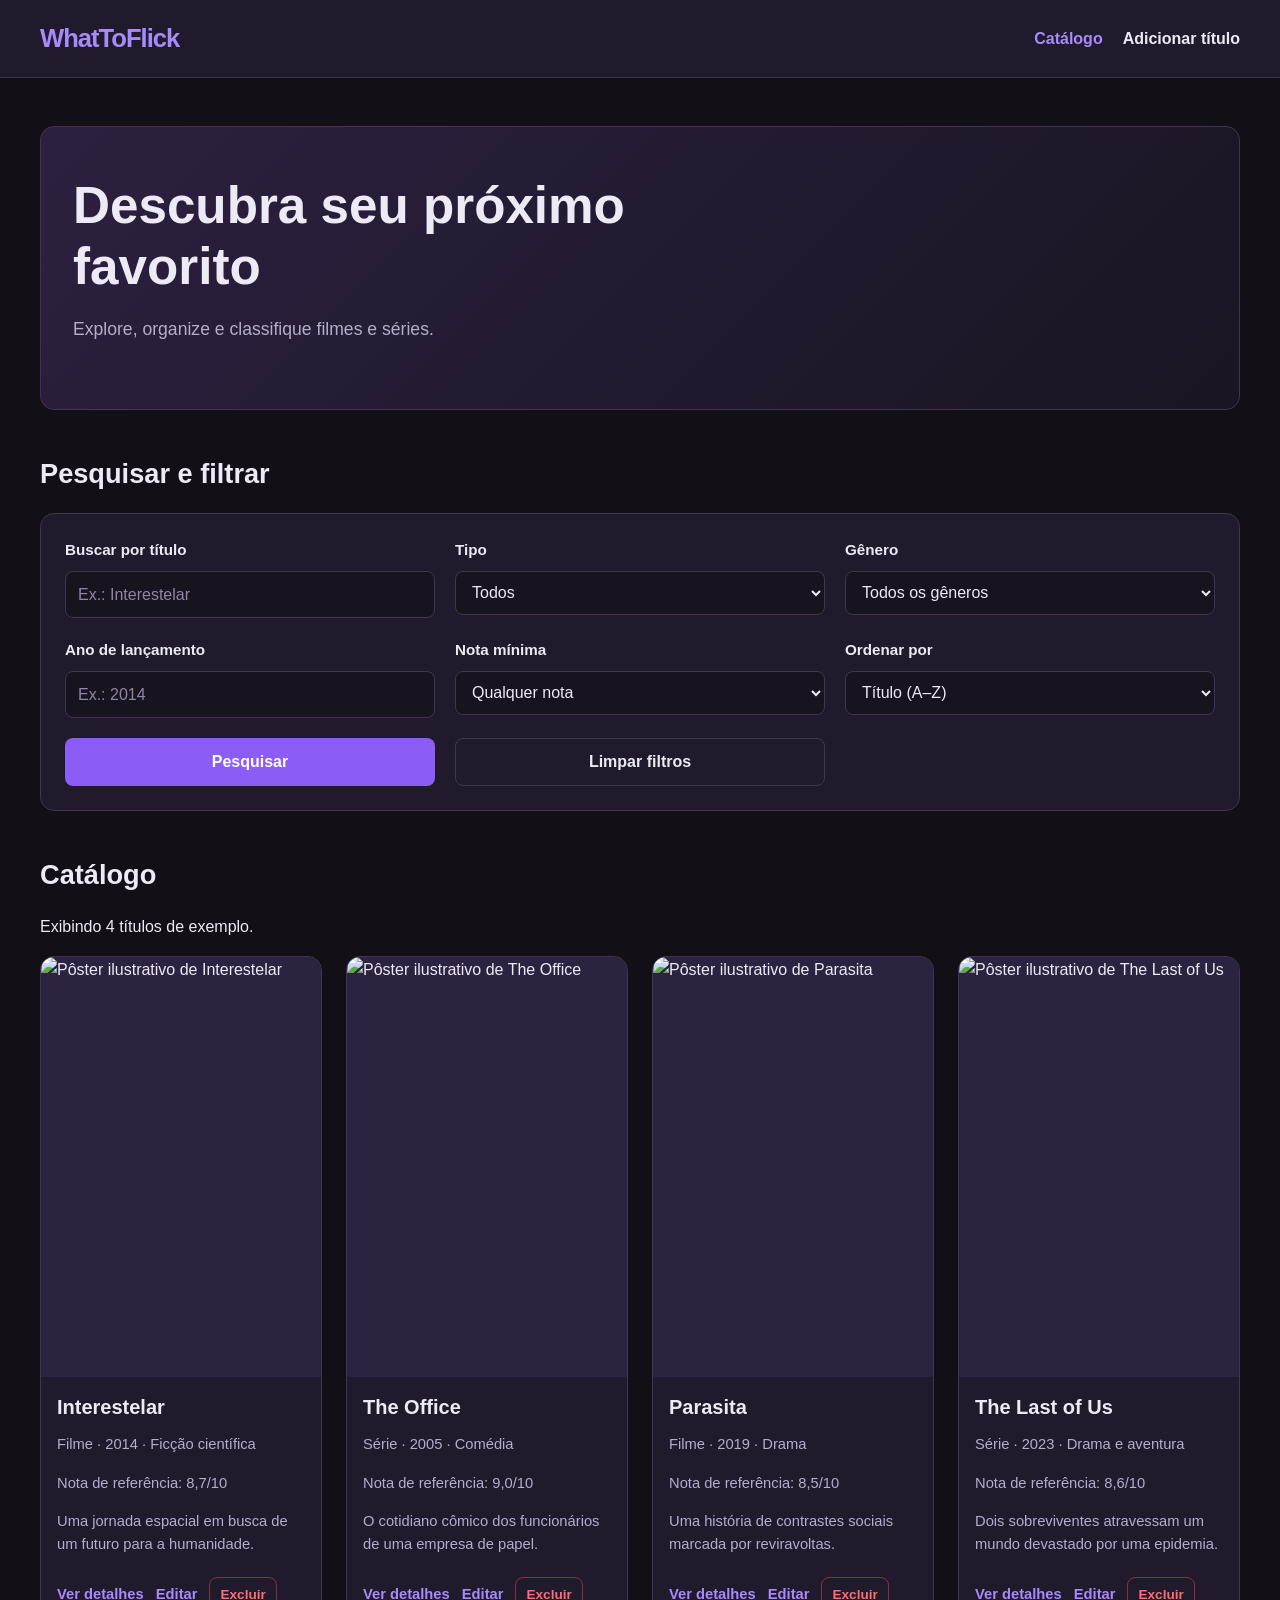
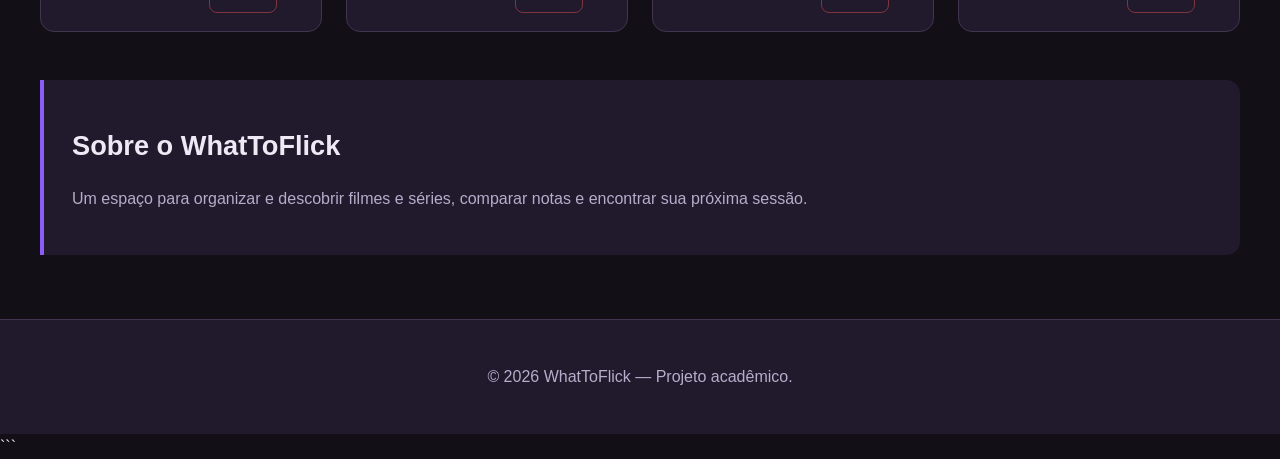
==== index.html @ 9d6f6ef9 "feat: adiciona identidade visual ao catálogo" ====
<!DOCTYPE html>
<html lang="pt-BR">
<head>
    <meta charset="UTF-8">
    <meta name="viewport" content="width=device-width, initial-scale=1.0">
    <meta name="description" content="Cataloge, pesquise e descubra filmes e séries no WhatToFlick."> <link rel="stylesheet" href="assets/css/style.css">
    <title>WhatToFlick | Catálogo de filmes e séries</title>
</head>
<body>
    <header>
        <a href="index.html" aria-label="WhatToFlick - página inicial">
            <span>WhatToFlick</span>
        </a>

        <nav aria-label="Navegação principal">
            <ul>
                <li><a href="index.html" aria-current="page">Catálogo</a></li>
                <li><a href="pages/cadastro.html">Adicionar título</a></li>
            </ul>
        </nav>
    </header>

    <main>
        <section aria-labelledby="titulo-principal">
            <h1 id="titulo-principal">Descubra seu próximo favorito</h1>
            <p>Explore, organize e classifique filmes e séries.</p>
        </section>

        <section aria-labelledby="pesquisa-titulo">
            <h2 id="pesquisa-titulo">Pesquisar e filtrar</h2>

            <form action="index.html" method="get">
                <div>
                    <label for="busca">Buscar por título</label>
                    <input
                        type="search"
                        id="busca"
                        name="busca"
                        placeholder="Ex.: Interestelar"
                    >
                </div>

                <div>
                    <label for="tipo">Tipo</label>
                    <select id="tipo" name="tipo">
                        <option value="">Todos</option>
                        <option value="filme">Filmes</option>
                        <option value="serie">Séries</option>
                    </select>
                </div>

                <div>
                    <label for="genero">Gênero</label>
                    <select id="genero" name="genero">
                        <option value="">Todos os gêneros</option>
                        <option value="ficcao">Ficção científica</option>
                        <option value="drama">Drama</option>
                        <option value="aventura">Aventura</option>
                        <option value="comedia">Comédia</option>
                    </select>
                </div>

                <div>
                    <label for="ano">Ano de lançamento</label>
                    <input
                        type="number"
                        id="ano"
                        name="ano"
                        min="1888"
                        max="2100"
                        placeholder="Ex.: 2014"
                    >
                </div>

                <div>
                    <label for="nota-minima">Nota mínima</label>
                    <select id="nota-minima" name="nota-minima">
                        <option value="">Qualquer nota</option>
                        <option value="6">6 ou mais</option>
                        <option value="7">7 ou mais</option>
                        <option value="8">8 ou mais</option>
                        <option value="9">9 ou mais</option>
                    </select>
                </div>

                <div>
                    <label for="ordenacao">Ordenar por</label>
                    <select id="ordenacao" name="ordenacao">
                        <option value="titulo">Título (A–Z)</option>
                        <option value="ano-desc">Ano (mais recente)</option>
                        <option value="ano-asc">Ano (mais antigo)</option>
                        <option value="nota-desc">Maior nota</option>
                        <option value="nota-asc">Menor nota</option>
                    </select>
                </div>

                <button type="submit">Pesquisar</button>
                <button type="reset">Limpar filtros</button>
            </form>
        </section>

        <section aria-labelledby="catalogo-titulo">
            <h2 id="catalogo-titulo">Catálogo</h2>
            <p>Exibindo 4 títulos de exemplo.</p>

            <div>
                <article>
                    <img
                        src="https://placehold.co/300x450/211A2D/EDE9F5?text=Interestelar"
                        alt="Pôster ilustrativo de Interestelar"
                        width="200"
                    >
                    <h3>Interestelar</h3>
                    <p>Filme · 2014 · Ficção científica</p>
                    <p>Nota de referência: 8,7/10</p>
                    <p>Uma jornada espacial em busca de um futuro para a humanidade.</p>
                    <p>
                        <a href="pages/detalhes.html">Ver detalhes</a>
                        <a href="pages/cadastro.html">Editar</a>
                        <button type="button">Excluir</button>
                    </p>
                </article>

                <article>
                    <img
                        src="https://placehold.co/300x450/211A2D/EDE9F5?text=The+Office"
                        alt="Pôster ilustrativo de The Office"
                        width="200"
                    >
                    <h3>The Office</h3>
                    <p>Série · 2005 · Comédia</p>
                    <p>Nota de referência: 9,0/10</p>
                    <p>O cotidiano cômico dos funcionários de uma empresa de papel.</p>
                    <p>
                        <a href="pages/detalhes.html">Ver detalhes</a>
                        <a href="pages/cadastro.html">Editar</a>
                        <button type="button">Excluir</button>
                    </p>
                </article>

                <article>
                    <img
                        src="https://placehold.co/300x450/211A2D/EDE9F5?text=Parasita"
                        alt="Pôster ilustrativo de Parasita"
                        width="200"
                    >
                    <h3>Parasita</h3>
                    <p>Filme · 2019 · Drama</p>
                    <p>Nota de referência: 8,5/10</p>
                    <p>Uma história de contrastes sociais marcada por reviravoltas.</p>
                    <p>
                        <a href="pages/detalhes.html">Ver detalhes</a>
                        <a href="pages/cadastro.html">Editar</a>
                        <button type="button">Excluir</button>
                    </p>
                </article>

                <article>
                    <img
                        src="https://placehold.co/300x450/211A2D/EDE9F5?text=The+Last+of+Us"
                        alt="Pôster ilustrativo de The Last of Us"
                        width="200"
                    >
                    <h3>The Last of Us</h3>
                    <p>Série · 2023 · Drama e aventura</p>
                    <p>Nota de referência: 8,6/10</p>
                    <p>Dois sobreviventes atravessam um mundo devastado por uma epidemia.</p>
                    <p>
                        <a href="pages/detalhes.html">Ver detalhes</a>
                        <a href="pages/cadastro.html">Editar</a>
                        <button type="button">Excluir</button>
                    </p>
                </article>
            </div>
        </section>

        <aside aria-labelledby="sobre-titulo">
            <h2 id="sobre-titulo">Sobre o WhatToFlick</h2>
            <p>
                Um espaço para organizar e descobrir filmes e séries,
                comparar notas e encontrar sua próxima sessão.
            </p>
        </aside>
    </main>

    <footer>
        <p>&copy; 2026 WhatToFlick — Projeto acadêmico.</p>
    </footer>
</body>
</html>
```
---- assets/css/style.css ----
/* ========================================
   WHATTOFLICK — IDENTIDADE VISUAL
   ======================================== */

:root {
    --background: #121016;
    --surface: #211a2d;
    --surface-hover: #2c2340;
    --primary: #a78bfa;
    --primary-strong: #8b5cf6;
    --text: #ede9f5;
    --text-muted: #b6adca;
    --border: #40344f;
    --danger: #f87171;
    --radius: 14px;
    --content-width: 1200px;
}

* {
    box-sizing: border-box;
}

html {
    scroll-behavior: smooth;
}

body {
    margin: 0;
    background: var(--background);
    color: var(--text);
    font-family: Arial, Helvetica, sans-serif;
    font-size: 16px;
    line-height: 1.6;
}

a {
    color: var(--primary);
    text-decoration: none;
}

a:hover {
    color: #c4b5fd;
    text-decoration: underline;
}

a:focus-visible,
button:focus-visible,
input:focus-visible,
select:focus-visible,
textarea:focus-visible {
    outline: 2px solid var(--primary);
    outline-offset: 3px;
}

h1,
h2,
h3 {
    line-height: 1.2;
}

h1 {
    font-size: clamp(2rem, 5vw, 3.2rem);
}

h2 {
    font-size: 1.7rem;
}

h3 {
    font-size: 1.25rem;
}

/* Cabeçalho e navegação */

header {
    display: flex;
    align-items: center;
    justify-content: space-between;
    gap: 24px;
    padding: 18px max(24px, calc((100% - var(--content-width)) / 2));
    background: var(--surface);
    border-bottom: 1px solid var(--border);
}

header > a {
    color: var(--text);
    font-size: 1.6rem;
    font-weight: 800;
    letter-spacing: -1px;
}

header > a span {
    color: var(--primary);
}

nav ul {
    display: flex;
    flex-wrap: wrap;
    gap: 20px;
    margin: 0;
    padding: 0;
    list-style: none;
}

nav a {
    color: var(--text);
    font-weight: 600;
}

nav a[aria-current="page"] {
    color: var(--primary);
}

/* Conteúdo principal */

main {
    width: min(var(--content-width), calc(100% - 40px));
    margin: 0 auto;
}

main > section {
    margin: 48px 0;
}

main > section:first-child {
    padding: 48px 32px;
    background: linear-gradient(135deg, #2c2040, #191522);
    border: 1px solid var(--border);
    border-radius: var(--radius);
}

main > section:first-child h1 {
    max-width: 750px;
    margin-top: 0;
    margin-bottom: 16px;
}

main > section:first-child p {
    color: var(--text-muted);
    font-size: 1.1rem;
}

/* Pesquisa e filtros */

form {
    display: grid;
    grid-template-columns: repeat(3, minmax(0, 1fr));
    gap: 20px;
    padding: 24px;
    background: var(--surface);
    border: 1px solid var(--border);
    border-radius: var(--radius);
}

form > div {
    display: flex;
    flex-direction: column;
    gap: 8px;
}

label {
    color: var(--text);
    font-size: 0.95rem;
    font-weight: 600;
}

input,
select,
textarea {
    width: 100%;
    min-height: 44px;
    padding: 10px 12px;
    background: #17131f;
    color: var(--text);
    border: 1px solid var(--border);
    border-radius: 8px;
    font: inherit;
}

input::placeholder,
textarea::placeholder {
    color: #9186a5;
}

button {
    min-height: 44px;
    padding: 10px 18px;
    background: var(--primary-strong);
    color: #fff;
    border: 1px solid transparent;
    border-radius: 8px;
    font: inherit;
    font-weight: 700;
    cursor: pointer;
    transition: background 0.2s, transform 0.2s;
}

button:hover {
    background: #7c3aed;
    transform: translateY(-1px);
}

button[type="reset"] {
    background: transparent;
    color: var(--text);
    border-color: var(--border);
}

button[type="reset"]:hover {
    background: var(--surface-hover);
}

/* Catálogo de títulos */

main > section:nth-of-type(3) > div {
    display: grid;
    grid-template-columns: repeat(4, minmax(0, 1fr));
    gap: 24px;
}

article {
    min-width: 0;
    overflow: hidden;
    background: var(--surface);
    border: 1px solid var(--border);
    border-radius: var(--radius);
    transition: transform 0.2s, border-color 0.2s;
}

article:hover {
    transform: translateY(-4px);
    border-color: var(--primary-strong);
}

article img {
    display: block;
    width: 100%;
    aspect-ratio: 2 / 3;
    object-fit: cover;
    background: var(--surface-hover);
}

article h3,
article > p {
    margin-right: 16px;
    margin-left: 16px;
}

article h3 {
    margin-top: 18px;
    margin-bottom: 10px;
}

article > p {
    color: var(--text-muted);
    font-size: 0.92rem;
}

article > p:last-child {
    display: flex;
    flex-wrap: wrap;
    gap: 12px;
    margin-top: 20px;
    margin-bottom: 18px;
}

article > p:last-child a {
    align-self: center;
    font-weight: 600;
}

article button {
    min-height: 36px;
    padding: 6px 10px;
    background: transparent;
    color: var(--danger);
    border-color: #7f343f;
    font-size: 0.85rem;
}

article button:hover {
    background: #49232c;
}

/* Seção informativa */

aside {
    margin: 48px 0;
    padding: 28px;
    background: var(--surface);
    border-left: 4px solid var(--primary-strong);
    border-radius: 0 var(--radius) var(--radius) 0;
}

aside p {
    color: var(--text-muted);
}

/* Rodapé */

footer {
    margin-top: 64px;
    padding: 28px 20px;
    background: var(--surface);
    border-top: 1px solid var(--border);
    color: var(--text-muted);
    text-align: center;
}

/* Adaptação para telas menores */

@media (max-width: 1000px) {
    main > section:nth-of-type(3) > div {
        grid-template-columns: repeat(2, minmax(0, 1fr));
    }

    form {
        grid-template-columns: repeat(2, minmax(0, 1fr));
    }
}

@media (max-width: 600px) {
    header {
        align-items: flex-start;
        flex-direction: column;
        gap: 12px;
        padding: 18px 20px;
    }

    nav ul {
        gap: 16px;
    }

    main {
        width: calc(100% - 28px);
    }

    main > section {
        margin: 28px 0;
    }

    main > section:first-child {
        padding: 30px 20px;
    }

    form {
        grid-template-columns: 1fr;
        padding: 18px;
    }

    main > section:nth-of-type(3) > div {
        grid-template-columns: 1fr;
    }

    article {
        max-width: 380px;
        width: 100%;
        margin: 0 auto;
    }
}
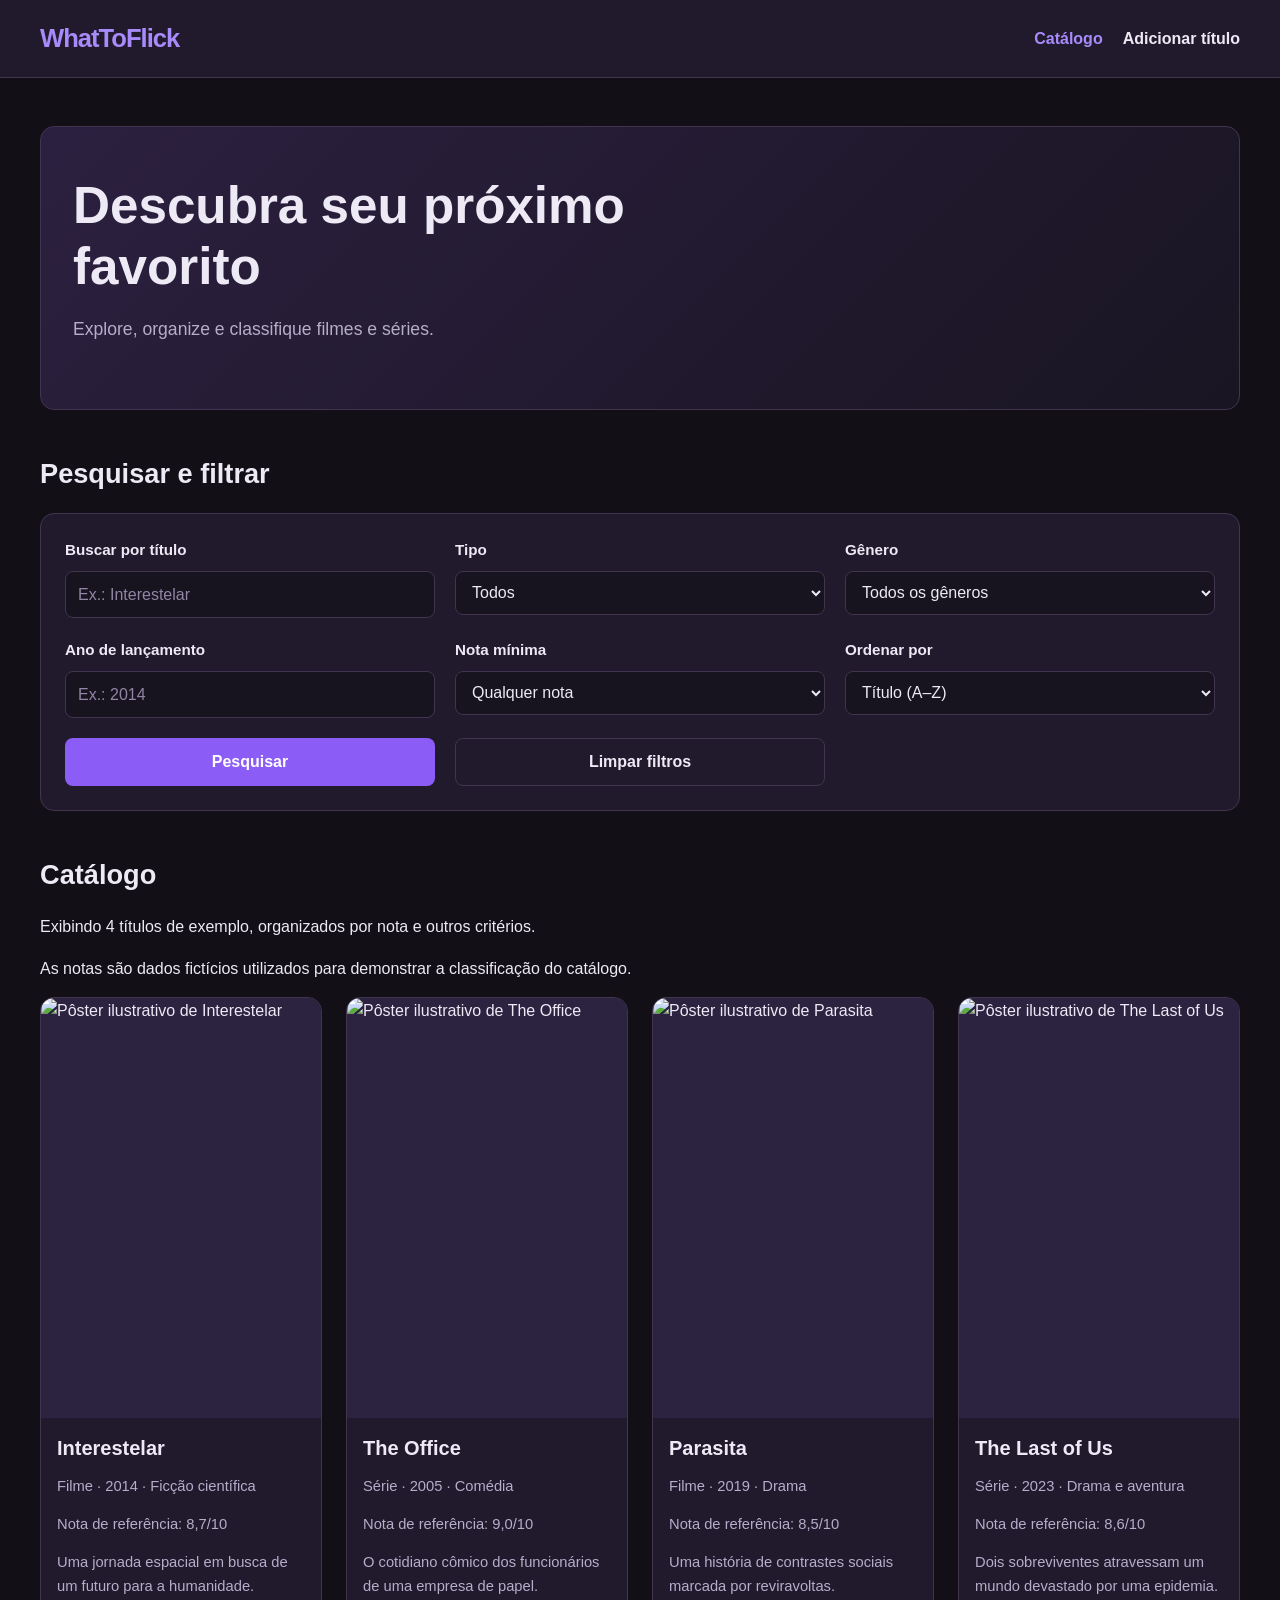
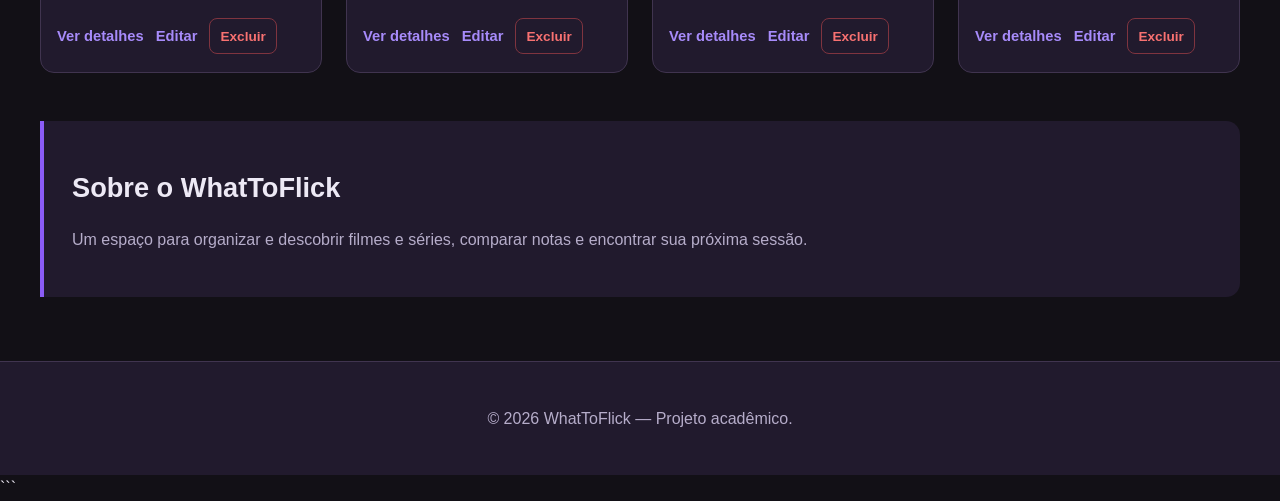
==== commit 516985d4: "docs: documenta o projeto e revisa o catálogo" ====
--- a/index.html
+++ b/index.html
@@ -3,7 +3,8 @@
 <head>
     <meta charset="UTF-8">
     <meta name="viewport" content="width=device-width, initial-scale=1.0">
-    <meta name="description" content="Cataloge, pesquise e descubra filmes e séries no WhatToFlick."> <link rel="stylesheet" href="assets/css/style.css">
+    <meta name="description" content="Cataloge, pesquise e descubra filmes e séries no WhatToFlick.">
+    <link rel="stylesheet" href="assets/css/style.css">
     <title>WhatToFlick | Catálogo de filmes e séries</title>
 </head>
 <body>
@@ -101,7 +102,8 @@
 
         <section aria-labelledby="catalogo-titulo">
             <h2 id="catalogo-titulo">Catálogo</h2>
-            <p>Exibindo 4 títulos de exemplo.</p>
+            <p>Exibindo 4 títulos de exemplo, organizados por nota e outros critérios.</p>
+            <p>As notas são dados fictícios utilizados para demonstrar a classificação do catálogo.</p>
 
             <div>
                 <article>
@@ -116,8 +118,8 @@
                     <p>Uma jornada espacial em busca de um futuro para a humanidade.</p>
                     <p>
                         <a href="pages/detalhes.html">Ver detalhes</a>
-                        <a href="pages/cadastro.html">Editar</a>
-                        <button type="button">Excluir</button>
+                        <a href="pages/cadastro.html" aria-label="Abrir formulário de edição do título">Editar</a>
+                        <button type="button" aria-label="Excluir este título">Excluir</button>
                     </p>
                 </article>
 
@@ -133,8 +135,8 @@
                     <p>O cotidiano cômico dos funcionários de uma empresa de papel.</p>
                     <p>
                         <a href="pages/detalhes.html">Ver detalhes</a>
-                        <a href="pages/cadastro.html">Editar</a>
-                        <button type="button">Excluir</button>
+                        <a href="pages/cadastro.html" aria-label="Abrir formulário de edição do título">Editar</a>
+                        <button type="button" aria-label="Excluir este título">Excluir</button>
                     </p>
                 </article>
 
@@ -150,8 +152,8 @@
                     <p>Uma história de contrastes sociais marcada por reviravoltas.</p>
                     <p>
                         <a href="pages/detalhes.html">Ver detalhes</a>
-                        <a href="pages/cadastro.html">Editar</a>
-                        <button type="button">Excluir</button>
+                        <a href="pages/cadastro.html" aria-label="Abrir formulário de edição do título">Editar</a>
+                        <button type="button" aria-label="Excluir este título">Excluir</button>
                     </p>
                 </article>
 
@@ -167,8 +169,8 @@
                     <p>Dois sobreviventes atravessam um mundo devastado por uma epidemia.</p>
                     <p>
                         <a href="pages/detalhes.html">Ver detalhes</a>
-                        <a href="pages/cadastro.html">Editar</a>
-                        <button type="button">Excluir</button>
+                        <a href="pages/cadastro.html" aria-label="Abrir formulário de edição do título">Editar</a>
+                        <button type="button" aria-label="Excluir este título">Excluir</button>
                     </p>
                 </article>
             </div>
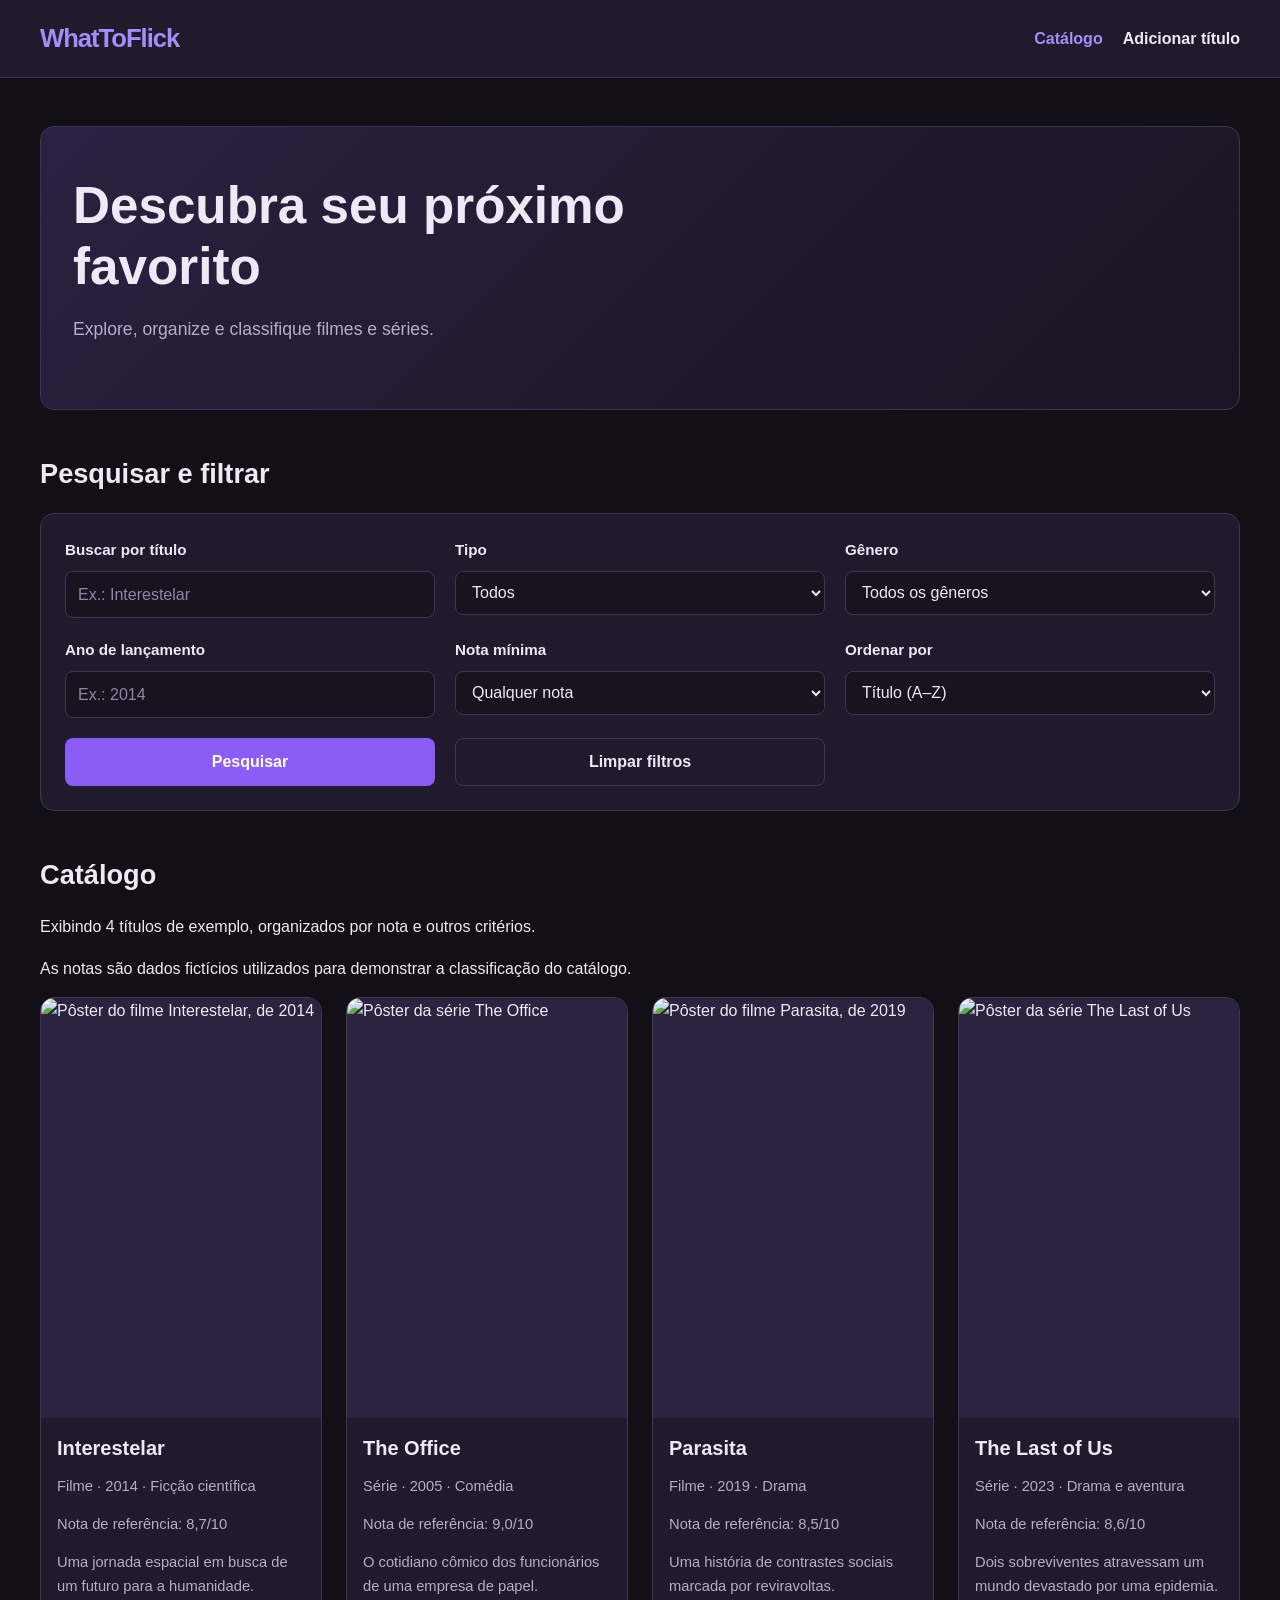
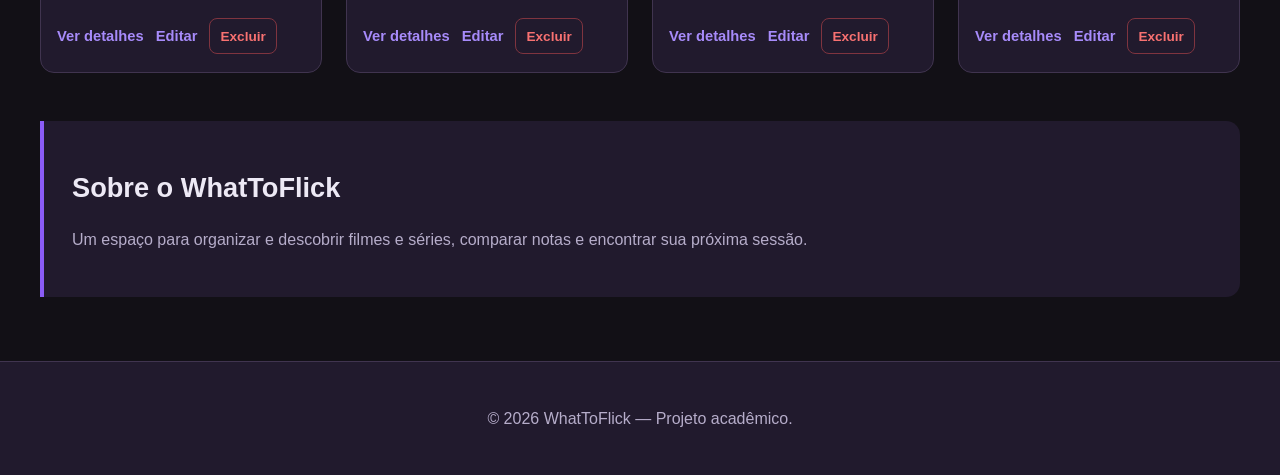
==== commit 27aeca60: "style: adiciona pôsteres reais ao catálogo" ====
--- a/index.html
+++ b/index.html
@@ -108,8 +108,8 @@
             <div>
                 <article>
                     <img
-                        src="https://placehold.co/300x450/211A2D/EDE9F5?text=Interestelar"
-                        alt="Pôster ilustrativo de Interestelar"
+                        src="https://image.tmdb.org/t/p/w500/gEU2QniE6E77NI6lCU6MxlNBvIx.jpg"
+                        alt="Pôster do filme Interestelar, de 2014"
                         width="200"
                     >
                     <h3>Interestelar</h3>
@@ -125,8 +125,8 @@
 
                 <article>
                     <img
-                        src="https://placehold.co/300x450/211A2D/EDE9F5?text=The+Office"
-                        alt="Pôster ilustrativo de The Office"
+                        src="https://image.tmdb.org/t/p/w500/qWnJzyZhyy74gjpSjIXWmuk0ifX.jpg"
+                        alt="Pôster da série The Office"
                         width="200"
                     >
                     <h3>The Office</h3>
@@ -142,8 +142,8 @@
 
                 <article>
                     <img
-                        src="https://placehold.co/300x450/211A2D/EDE9F5?text=Parasita"
-                        alt="Pôster ilustrativo de Parasita"
+                        src="https://image.tmdb.org/t/p/w500/7IiTTgloJzvGI1TAYymCfbfl3vT.jpg"
+                        alt="Pôster do filme Parasita, de 2019"
                         width="200"
                     >
                     <h3>Parasita</h3>
@@ -159,8 +159,8 @@
 
                 <article>
                     <img
-                        src="https://placehold.co/300x450/211A2D/EDE9F5?text=The+Last+of+Us"
-                        alt="Pôster ilustrativo de The Last of Us"
+                        src="https://media.themoviedb.org/t/p/w600_and_h900_face/qWo5TP7mBijoZrfxBJkUMctkBt0.jpg"
+                        alt="Pôster da série The Last of Us"
                         width="200"
                     >
                     <h3>The Last of Us</h3>
@@ -189,5 +189,4 @@
         <p>&copy; 2026 WhatToFlick — Projeto acadêmico.</p>
     </footer>
 </body>
-</html>
-```+</html>
--- a/assets/css/style.css
+++ b/assets/css/style.css
@@ -357,4 +357,130 @@
         width: 100%;
         margin: 0 auto;
     }
+}
+
+/* Página de detalhes do título */
+
+.detail-card {
+    display: grid;
+    grid-template-columns: minmax(220px, 300px) minmax(0, 1fr);
+    align-items: start;
+    gap: 32px;
+    padding: 24px;
+}
+
+.detail-card .detail-poster {
+    width: 100%;
+    max-width: 300px;
+    aspect-ratio: 2 / 3;
+    object-fit: cover;
+    border-radius: 10px;
+}
+
+.detail-content {
+    min-width: 0;
+}
+
+.detail-content h2 {
+    margin-top: 0;
+    font-size: clamp(1.6rem, 3vw, 2.2rem);
+}
+
+.detail-meta {
+    display: grid;
+    grid-template-columns: repeat(2, minmax(0, 1fr));
+    gap: 4px 20px;
+}
+
+.detail-meta p {
+    margin: 8px 0;
+    overflow-wrap: anywhere;
+}
+
+.detail-content h3 {
+    margin-top: 28px;
+}
+
+.detail-actions {
+    display: flex;
+    flex-wrap: wrap;
+    gap: 12px 20px;
+    margin-top: 28px;
+}
+
+.detail-actions a {
+    display: inline-block;
+    padding: 10px 14px;
+    border: 1px solid var(--border);
+    border-radius: 8px;
+    font-weight: 600;
+}
+
+.detail-actions a:hover {
+    background: var(--surface-hover);
+    text-decoration: none;
+}
+
+@media (max-width: 700px) {
+    .detail-card {
+        grid-template-columns: minmax(0, 1fr);
+        gap: 24px;
+        padding: 18px;
+    }
+
+    .detail-card .detail-poster {
+        width: min(100%, 240px);
+        justify-self: center;
+    }
+
+    .detail-meta {
+        grid-template-columns: minmax(0, 1fr);
+    }
+}
+
+/* Formulário de cadastro */
+
+.registration-section {
+    padding: 28px;
+    background: var(--surface);
+    border: 1px solid var(--border);
+    border-radius: var(--radius);
+}
+
+.registration-section h2 {
+    margin-top: 0;
+}
+
+.registration-form {
+    grid-template-columns: repeat(2, minmax(0, 1fr));
+    padding: 0;
+    border: 0;
+    background: transparent;
+}
+
+.registration-form .form-field--full {
+    grid-column: 1 / -1;
+}
+
+.registration-form textarea {
+    min-height: 120px;
+    resize: vertical;
+}
+
+.registration-form button {
+    margin-top: 8px;
+}
+
+@media (max-width: 600px) {
+    .registration-section {
+        padding: 18px;
+    }
+
+    .registration-form {
+        grid-template-columns: minmax(0, 1fr);
+    }
+
+    .registration-form .form-field--full {
+        grid-column: auto;
+    }
 }
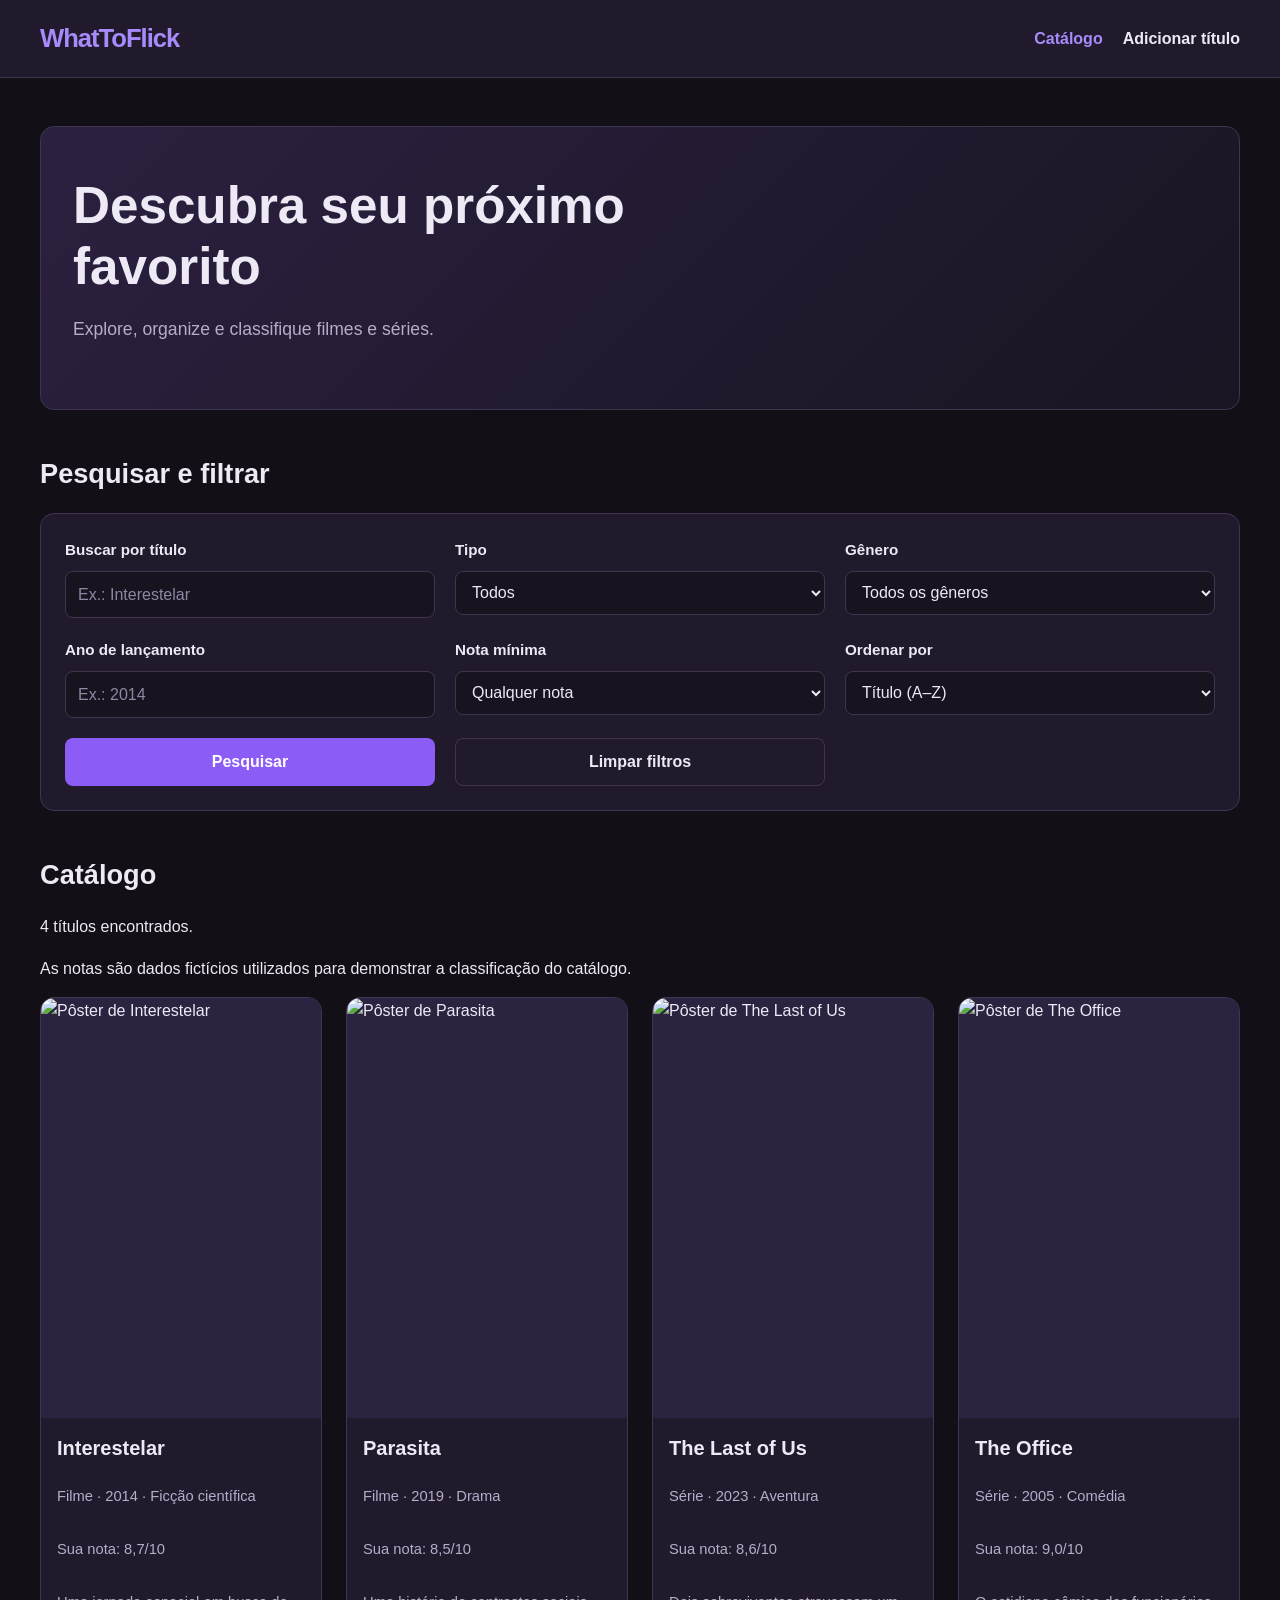
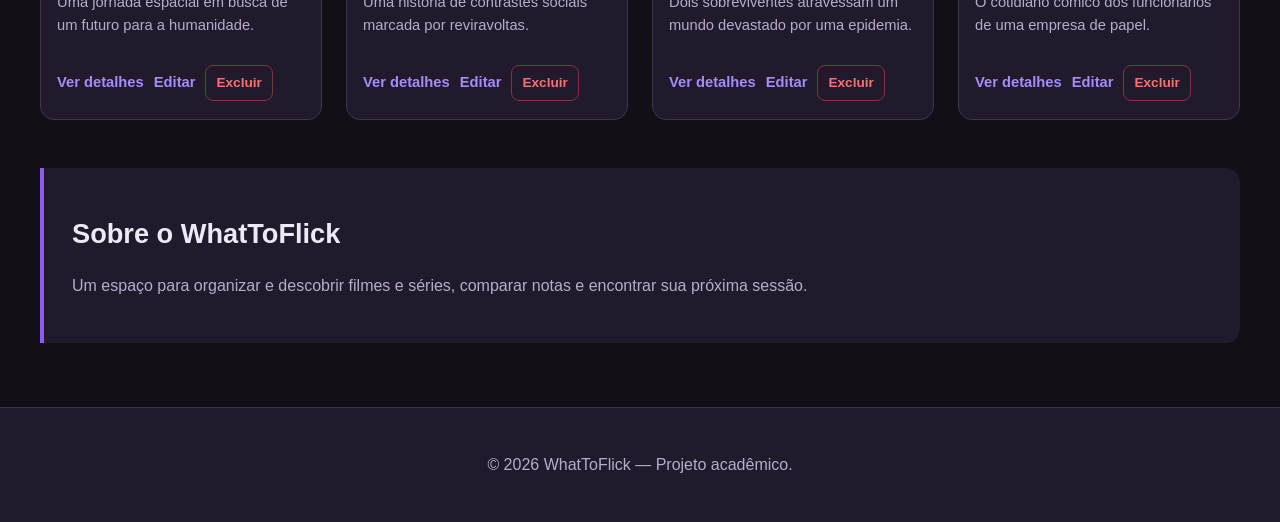
==== commit f58b608a: "feat: implementar CRUD com localStorage" ====
--- a/index.html
+++ b/index.html
@@ -6,6 +6,7 @@
     <meta name="description" content="Cataloge, pesquise e descubra filmes e séries no WhatToFlick.">
     <link rel="stylesheet" href="assets/css/style.css">
     <title>WhatToFlick | Catálogo de filmes e séries</title>
+    <script src="assets/js/app.js" defer></script>
 </head>
 <body>
     <header>
@@ -30,7 +31,7 @@
         <section aria-labelledby="pesquisa-titulo">
             <h2 id="pesquisa-titulo">Pesquisar e filtrar</h2>
 
-            <form action="index.html" method="get">
+            <form id="filtros-form">
                 <div>
                     <label for="busca">Buscar por título</label>
                     <input
@@ -102,78 +103,10 @@
 
         <section aria-labelledby="catalogo-titulo">
             <h2 id="catalogo-titulo">Catálogo</h2>
-            <p>Exibindo 4 títulos de exemplo, organizados por nota e outros critérios.</p>
+            <p id="total-titulos" aria-live="polite">Carregando catálogo...</p>
             <p>As notas são dados fictícios utilizados para demonstrar a classificação do catálogo.</p>
 
-            <div>
-                <article>
-                    <img
-                        src="https://image.tmdb.org/t/p/w500/gEU2QniE6E77NI6lCU6MxlNBvIx.jpg"
-                        alt="Pôster do filme Interestelar, de 2014"
-                        width="200"
-                    >
-                    <h3>Interestelar</h3>
-                    <p>Filme · 2014 · Ficção científica</p>
-                    <p>Nota de referência: 8,7/10</p>
-                    <p>Uma jornada espacial em busca de um futuro para a humanidade.</p>
-                    <p>
-                        <a href="pages/detalhes.html">Ver detalhes</a>
-                        <a href="pages/cadastro.html" aria-label="Abrir formulário de edição do título">Editar</a>
-                        <button type="button" aria-label="Excluir este título">Excluir</button>
-                    </p>
-                </article>
-
-                <article>
-                    <img
-                        src="https://image.tmdb.org/t/p/w500/qWnJzyZhyy74gjpSjIXWmuk0ifX.jpg"
-                        alt="Pôster da série The Office"
-                        width="200"
-                    >
-                    <h3>The Office</h3>
-                    <p>Série · 2005 · Comédia</p>
-                    <p>Nota de referência: 9,0/10</p>
-                    <p>O cotidiano cômico dos funcionários de uma empresa de papel.</p>
-                    <p>
-                        <a href="pages/detalhes.html">Ver detalhes</a>
-                        <a href="pages/cadastro.html" aria-label="Abrir formulário de edição do título">Editar</a>
-                        <button type="button" aria-label="Excluir este título">Excluir</button>
-                    </p>
-                </article>
-
-                <article>
-                    <img
-                        src="https://image.tmdb.org/t/p/w500/7IiTTgloJzvGI1TAYymCfbfl3vT.jpg"
-                        alt="Pôster do filme Parasita, de 2019"
-                        width="200"
-                    >
-                    <h3>Parasita</h3>
-                    <p>Filme · 2019 · Drama</p>
-                    <p>Nota de referência: 8,5/10</p>
-                    <p>Uma história de contrastes sociais marcada por reviravoltas.</p>
-                    <p>
-                        <a href="pages/detalhes.html">Ver detalhes</a>
-                        <a href="pages/cadastro.html" aria-label="Abrir formulário de edição do título">Editar</a>
-                        <button type="button" aria-label="Excluir este título">Excluir</button>
-                    </p>
-                </article>
-
-                <article>
-                    <img
-                        src="https://media.themoviedb.org/t/p/w600_and_h900_face/qWo5TP7mBijoZrfxBJkUMctkBt0.jpg"
-                        alt="Pôster da série The Last of Us"
-                        width="200"
-                    >
-                    <h3>The Last of Us</h3>
-                    <p>Série · 2023 · Drama e aventura</p>
-                    <p>Nota de referência: 8,6/10</p>
-                    <p>Dois sobreviventes atravessam um mundo devastado por uma epidemia.</p>
-                    <p>
-                        <a href="pages/detalhes.html">Ver detalhes</a>
-                        <a href="pages/cadastro.html" aria-label="Abrir formulário de edição do título">Editar</a>
-                        <button type="button" aria-label="Excluir este título">Excluir</button>
-                    </p>
-                </article>
-            </div>
+            <div id="lista-catalogo"></div>
         </section>
 
         <aside aria-labelledby="sobre-titulo">
--- a/assets/css/style.css
+++ b/assets/css/style.css
@@ -210,29 +210,33 @@
     background: var(--surface-hover);
 }
 
+
 /* Catálogo de títulos */
 
 main > section:nth-of-type(3) > div {
     display: grid;
     grid-template-columns: repeat(4, minmax(0, 1fr));
+    align-items: stretch;
     gap: 24px;
 }
 
-article {
+main > section:nth-of-type(3) article {
     min-width: 0;
     overflow: hidden;
+    display: flex;
+    flex-direction: column;
     background: var(--surface);
     border: 1px solid var(--border);
     border-radius: var(--radius);
     transition: transform 0.2s, border-color 0.2s;
 }
 
-article:hover {
+main > section:nth-of-type(3) article:hover {
     transform: translateY(-4px);
     border-color: var(--primary-strong);
 }
 
-article img {
+main > section:nth-of-type(3) article img {
     display: block;
     width: 100%;
     aspect-ratio: 2 / 3;
@@ -240,36 +244,38 @@
     background: var(--surface-hover);
 }
 
-article h3,
-article > p {
+main > section:nth-of-type(3) article h3,
+main > section:nth-of-type(3) article > p {
     margin-right: 16px;
     margin-left: 16px;
-}
-
-article h3 {
+    overflow-wrap: anywhere;
+}
+
+main > section:nth-of-type(3) article h3 {
     margin-top: 18px;
     margin-bottom: 10px;
 }
 
-article > p {
+main > section:nth-of-type(3) article > p {
     color: var(--text-muted);
     font-size: 0.92rem;
 }
 
-article > p:last-child {
+main > section:nth-of-type(3) article > p:last-child {
     display: flex;
     flex-wrap: wrap;
-    gap: 12px;
-    margin-top: 20px;
+    align-items: center;
+    gap: 10px;
+    margin-top: auto;
     margin-bottom: 18px;
-}
-
-article > p:last-child a {
-    align-self: center;
+    padding-top: 12px;
+}
+
+main > section:nth-of-type(3) article > p:last-child a {
     font-weight: 600;
 }
 
-article button {
+main > section:nth-of-type(3) article button {
     min-height: 36px;
     padding: 6px 10px;
     background: transparent;
@@ -278,9 +284,26 @@
     font-size: 0.85rem;
 }
 
-article button:hover {
+main > section:nth-of-type(3) article button:hover {
     background: #49232c;
 }
+
+/* Catálogo responsivo */
+
+@media (max-width: 1000px) {
+    main > section:nth-of-type(3) > div {
+        grid-template-columns: repeat(2, minmax(0, 1fr));
+        gap: 20px;
+    }
+}
+
+@media (max-width: 600px) {
+    main > section:nth-of-type(3) > div {
+        grid-template-columns: minmax(0, 1fr);
+        gap: 18px;
+    }
+}
+
 
 /* Seção informativa */
 
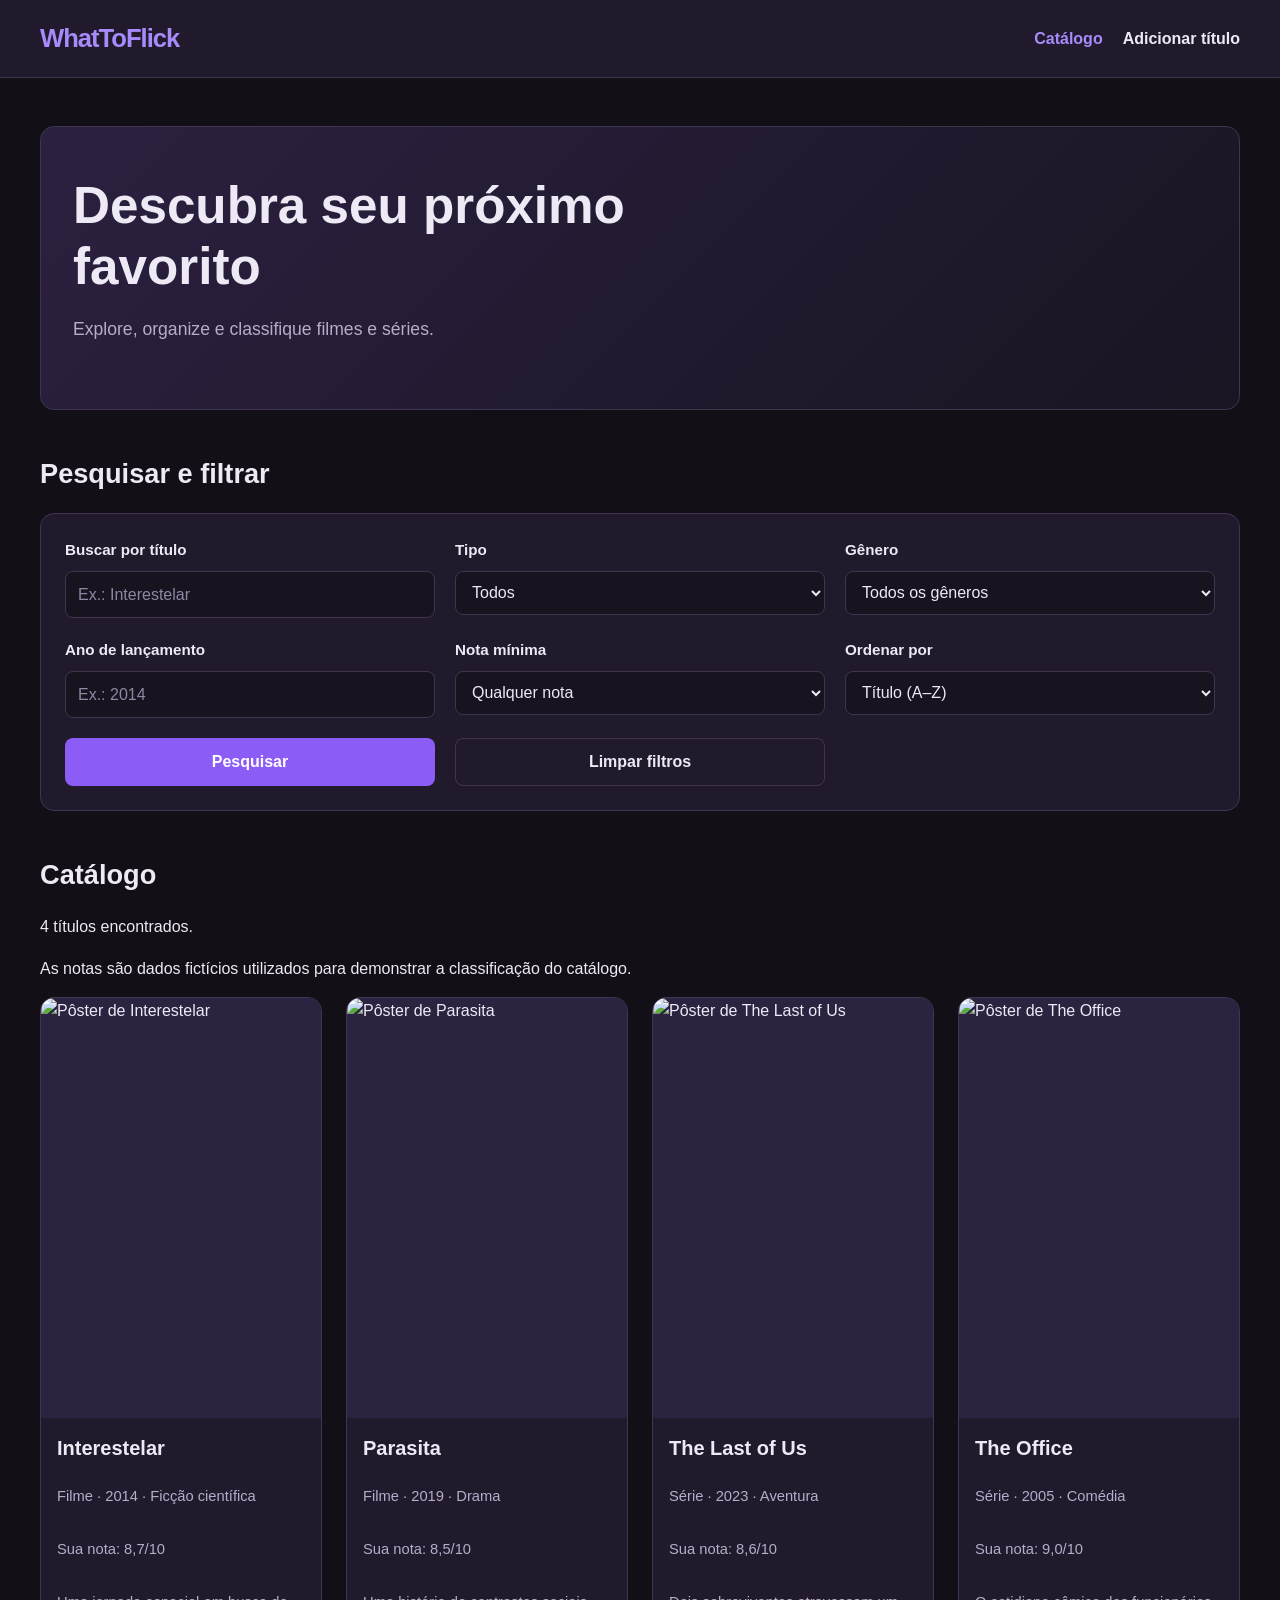
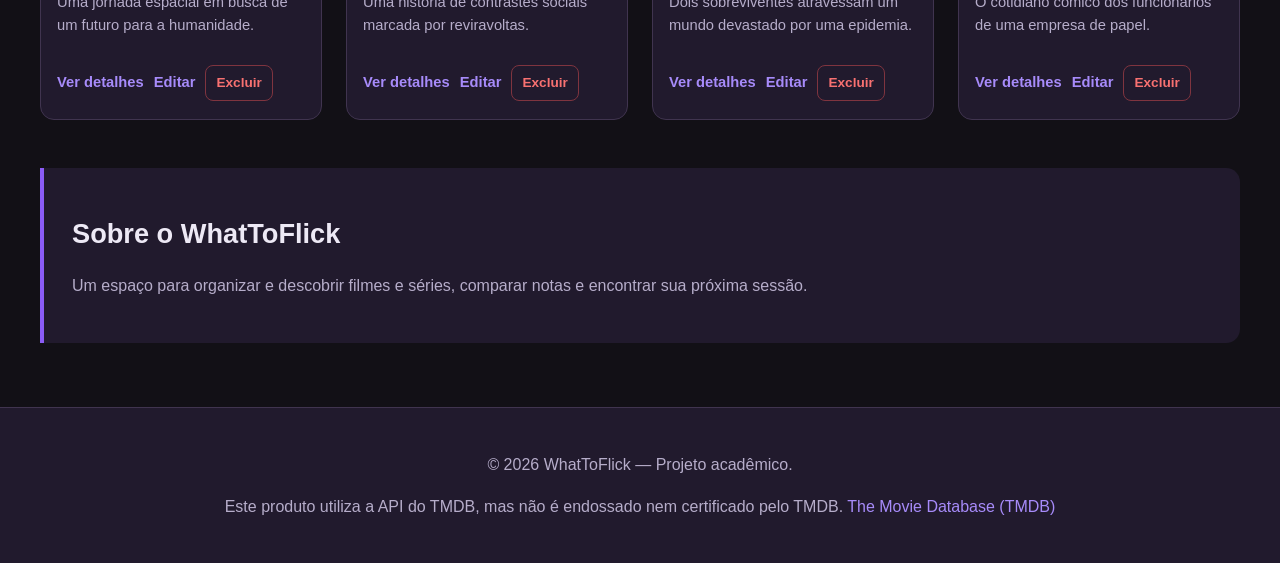
==== commit 73f096d7: "docs: adicionar atribuicao ao TMDB" ====
--- a/index.html
+++ b/index.html
@@ -120,6 +120,15 @@
 
     <footer>
         <p>&copy; 2026 WhatToFlick — Projeto acadêmico.</p>
+        <p class="tmdb-creditos">
+    Este produto utiliza a API do TMDB,
+    mas não é endossado nem certificado pelo TMDB.
+    <a href="https://www.themoviedb.org/"
+       target="_blank"
+       rel="noopener noreferrer">
+        The Movie Database (TMDB)
+    </a>
+</p>
     </footer>
 </body>
 </html>
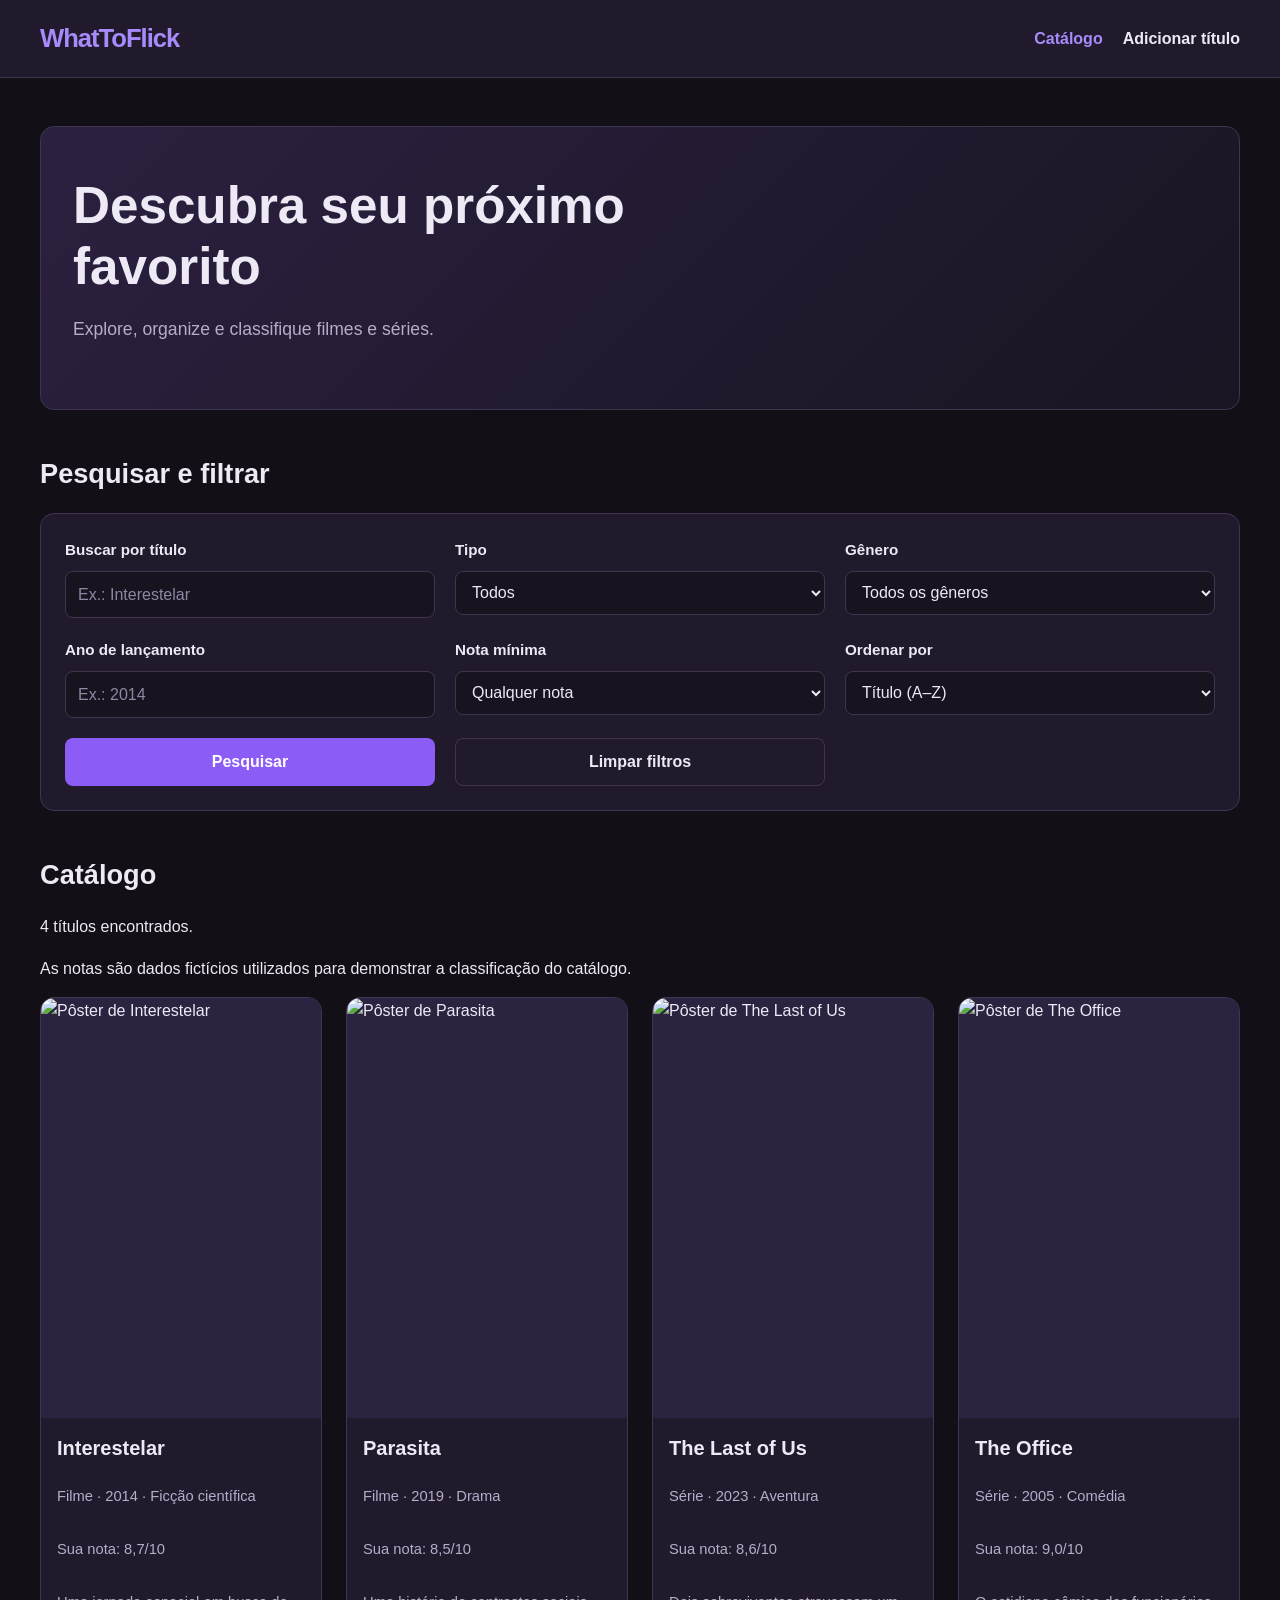
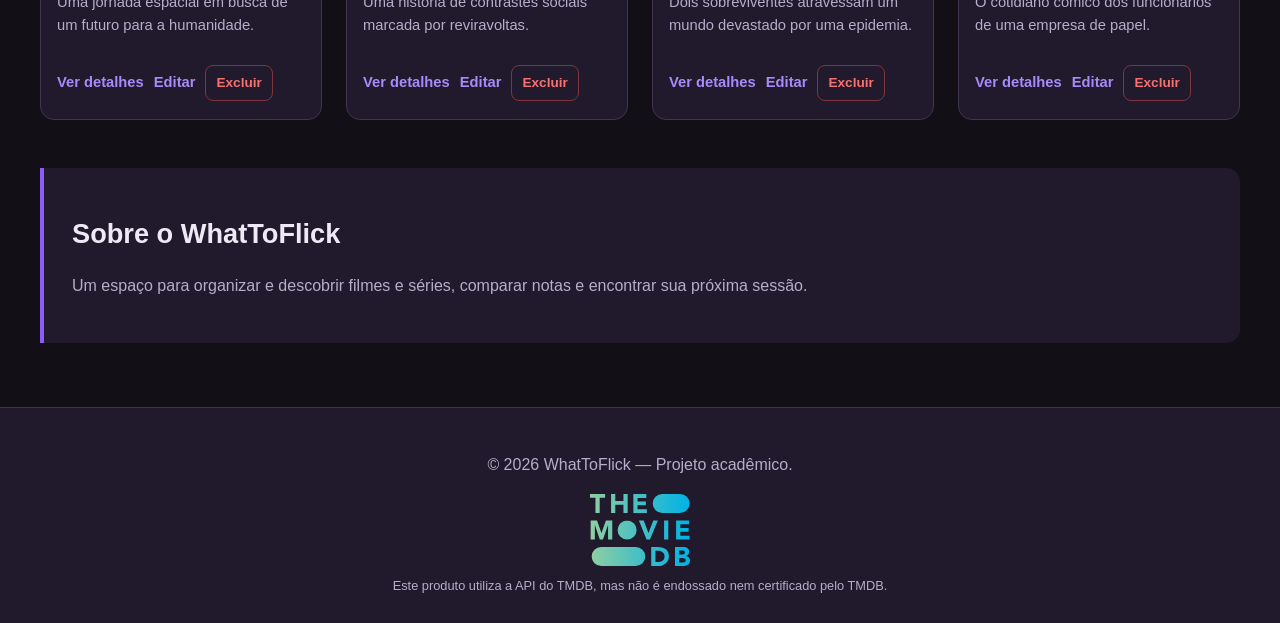
==== commit b6b20fae: "style: finalizar atribuicao visual ao TMDB" ====
--- a/index.html
+++ b/index.html
@@ -119,16 +119,24 @@
     </main>
 
     <footer>
-        <p>&copy; 2026 WhatToFlick — Projeto acadêmico.</p>
-        <p class="tmdb-creditos">
-    Este produto utiliza a API do TMDB,
-    mas não é endossado nem certificado pelo TMDB.
-    <a href="https://www.themoviedb.org/"
-       target="_blank"
-       rel="noopener noreferrer">
-        The Movie Database (TMDB)
-    </a>
-</p>
-    </footer>
+    <p>&copy; 2026 WhatToFlick — Projeto acadêmico.</p>
+
+    <div class="tmdb-creditos">
+        <a href="https://www.themoviedb.org/"
+           target="_blank"
+           rel="noopener noreferrer">
+            <img
+                src="assets/img/tmdb-logo.svg"
+                alt="The Movie Database (TMDB)"
+                class="tmdb-logo">
+        </a>
+
+        <p>
+            Este produto utiliza a API do TMDB,
+            mas não é endossado nem certificado pelo TMDB.
+        </p>
+    </div>
+</footer>
+
 </body>
 </html>
--- a/assets/css/style.css
+++ b/assets/css/style.css
@@ -506,4 +506,26 @@
     .registration-form .form-field--full {
         grid-column: auto;
     }
+}
+
+.tmdb-creditos {
+    display: flex;
+    flex-direction: column;
+    align-items: center;
+    gap: 10px;
+    margin-top: 16px;
+    text-align: center;
+}
+
+.tmdb-logo {
+    display: block;
+    width: 100px;
+    max-width: 100%;
+    height: auto;
+}
+
+.tmdb-creditos p {
+    margin: 0;
+    font-size: 0.8rem;
+    line-height: 1.5;
 }
